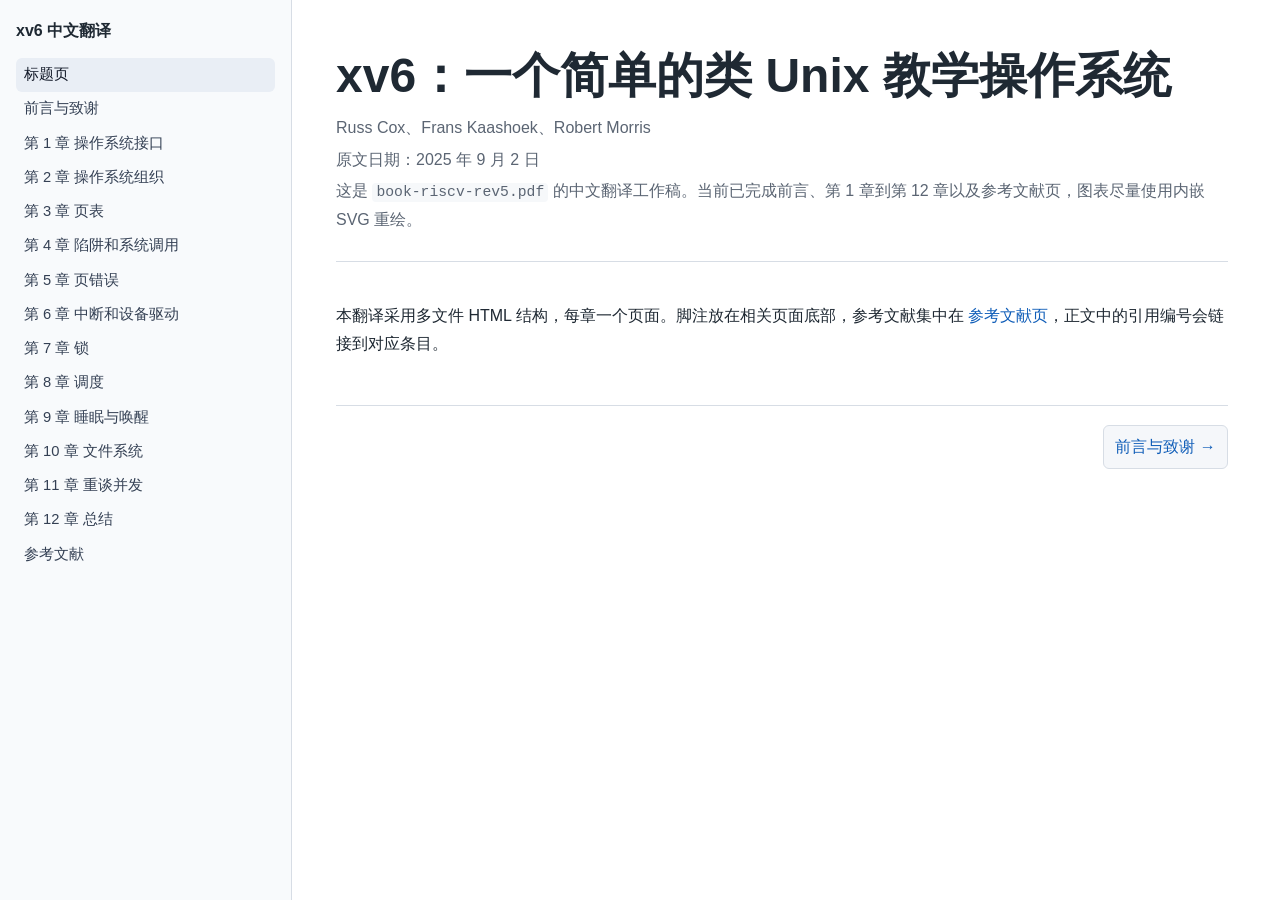
==== index.html @ 945cc887 "first commit" ====
<!doctype html>
<html lang="zh-CN">
<head>
  <meta charset="utf-8">
  <meta name="viewport" content="width=device-width, initial-scale=1">
  <title>xv6：一个简单的类 Unix 教学操作系统</title>
  <link rel="stylesheet" href="assets/style.css">
</head>
<body>
  <div class="layout">
    <aside class="sidebar">
      <h2>xv6 中文翻译</h2>
      <nav aria-label="章节导航">
        <a class="active" href="index.html">标题页</a>
        <a href="foreword.html">前言与致谢</a>
        <a href="chapter-01.html">第 1 章 操作系统接口</a>
        <a href="chapter-02.html">第 2 章 操作系统组织</a>
        <a href="chapter-03.html">第 3 章 页表</a>
        <a href="chapter-04.html">第 4 章 陷阱和系统调用</a>
        <a href="chapter-05.html">第 5 章 页错误</a>
        <a href="chapter-06.html">第 6 章 中断和设备驱动</a>
        <a href="chapter-07.html">第 7 章 锁</a>
        <a href="chapter-08.html">第 8 章 调度</a>
        <a href="chapter-09.html">第 9 章 睡眠与唤醒</a>
        <a href="chapter-10.html">第 10 章 文件系统</a>
        <a href="chapter-11.html">第 11 章 重谈并发</a>
        <a href="chapter-12.html">第 12 章 总结</a>
        <a href="references.html">参考文献</a>
      </nav>
    </aside>
    <main>
      <header class="book-title">
        <h1>xv6：一个简单的类 Unix 教学操作系统</h1>
        <p>Russ Cox、Frans Kaashoek、Robert Morris</p>
        <p>原文日期：2025 年 9 月 2 日</p>
        <p class="lead">这是 <code>book-riscv-rev5.pdf</code> 的中文翻译工作稿。当前已完成前言、第 1 章到第 12 章以及参考文献页，图表尽量使用内嵌 SVG 重绘。</p>
      </header>
      <p>本翻译采用多文件 HTML 结构，每章一个页面。脚注放在相关页面底部，参考文献集中在 <a href="references.html">参考文献页</a>，正文中的引用编号会链接到对应条目。</p>
      <div class="pager">
        <span></span>
        <a href="foreword.html">前言与致谢 →</a>
      </div>
    </main>
  </div>
</body>
</html>
---- assets/style.css ----
:root {
  --bg: #fff;
  --text: #1f2933;
  --muted: #5b6573;
  --line: #d7dde5;
  --soft: #f5f7fa;
  --accent: #b91c1c;
  --code-bg: #f6f8fa;
  --sidebar: #f8fafc;
  --sidebar-width: 292px;
}

* { box-sizing: border-box; }
html { scroll-behavior: smooth; }
body {
  margin: 0;
  color: var(--text);
  background: var(--bg);
  font: 16px/1.72 -apple-system, BlinkMacSystemFont, "Segoe UI", "Noto Sans SC", "PingFang SC", "Microsoft YaHei", Arial, sans-serif;
}
a { color: #0f5db8; text-decoration: none; }
a:hover { text-decoration: underline; }
.layout { display: grid; grid-template-columns: var(--sidebar-width) minmax(0, 1fr); min-height: 100vh; }
.sidebar {
  position: sticky;
  top: 0;
  height: 100vh;
  overflow: auto;
  padding: 1.25rem 1rem;
  border-right: 1px solid var(--line);
  background: var(--sidebar);
}
.sidebar h2 {
  margin: 0 0 1rem;
  font-size: 1rem;
  line-height: 1.35;
}
.sidebar nav a {
  display: block;
  padding: 0.28rem 0.5rem;
  border-radius: 6px;
  color: #344054;
  font-size: 0.92rem;
}
.sidebar nav a:hover,
.sidebar nav a.active {
  background: #e9eef5;
  color: #111827;
  text-decoration: none;
}
.sidebar .sub { margin-left: 0.75rem; }
main {
  width: min(100%, 980px);
  padding: 3rem 2.75rem 5rem;
}
header.book-title {
  margin-bottom: 2.5rem;
  padding-bottom: 1.5rem;
  border-bottom: 1px solid var(--line);
}
header.book-title h1 {
  margin: 0 0 0.6rem;
  font-size: clamp(2rem, 4vw, 3rem);
  line-height: 1.18;
  letter-spacing: 0;
}
header.book-title p { margin: 0.25rem 0; color: var(--muted); }
h1.page-title {
  margin: 0 0 1.5rem;
  padding-bottom: 1rem;
  border-bottom: 1px solid var(--line);
  font-size: 2.4rem;
  line-height: 1.2;
}
h2.chapter {
  margin-top: 3.2rem;
  padding-top: 1rem;
  border-top: 1px solid var(--line);
  font-size: 2rem;
  line-height: 1.28;
}
h3 {
  margin-top: 2.4rem;
  font-size: 1.45rem;
  line-height: 1.35;
}
p { margin: 0.9rem 0; }
.lead { color: var(--muted); }
code {
  padding: 0.08rem 0.25rem;
  border-radius: 4px;
  background: var(--code-bg);
  font-family: "SFMono-Regular", Consolas, "Liberation Mono", Menlo, monospace;
  font-size: 0.92em;
}
pre {
  overflow: auto;
  padding: 1rem 1.1rem;
  border: 1px solid var(--line);
  border-radius: 8px;
  background: var(--code-bg);
  line-height: 1.5;
}
pre code { padding: 0; background: transparent; font-size: 0.92rem; }
figure {
  margin: 2rem 0;
  text-align: center;
}
figcaption {
  margin-top: 0.75rem;
  color: #111827;
  font-size: 0.98rem;
}
.svg-wrap {
  display: block;
  max-width: 100%;
  height: auto;
  margin: 0 auto;
}
.footnotes {
  margin-top: 3rem;
  padding-top: 1rem;
  border-top: 1px solid var(--line);
  color: #364152;
  font-size: 0.95rem;
}
.footnotes h2,
.footnotes h3 { margin-top: 0; font-size: 1.2rem; }
.placeholder {
  margin: 1.2rem 0;
  padding: 1rem 1.1rem;
  border-left: 4px solid var(--accent);
  background: #fff7f7;
  color: #4b1d1d;
}
.source-ref { white-space: nowrap; }
.cite { white-space: nowrap; }
.pager {
  display: flex;
  justify-content: space-between;
  gap: 1rem;
  margin-top: 3rem;
  padding-top: 1.2rem;
  border-top: 1px solid var(--line);
}
.pager a {
  display: inline-flex;
  padding: 0.45rem 0.7rem;
  border: 1px solid var(--line);
  border-radius: 6px;
  background: var(--soft);
}
.refs li { margin: 0.75rem 0; }
@media (max-width: 840px) {
  .layout { display: block; }
  .sidebar {
    position: static;
    height: auto;
    border-right: 0;
    border-bottom: 1px solid var(--line);
  }
  main { padding: 2rem 1.1rem 4rem; }
}
@media print {
  .layout { display: block; }
  .sidebar { display: none; }
  main { width: auto; padding: 0; }
  a { color: inherit; text-decoration: none; }
}
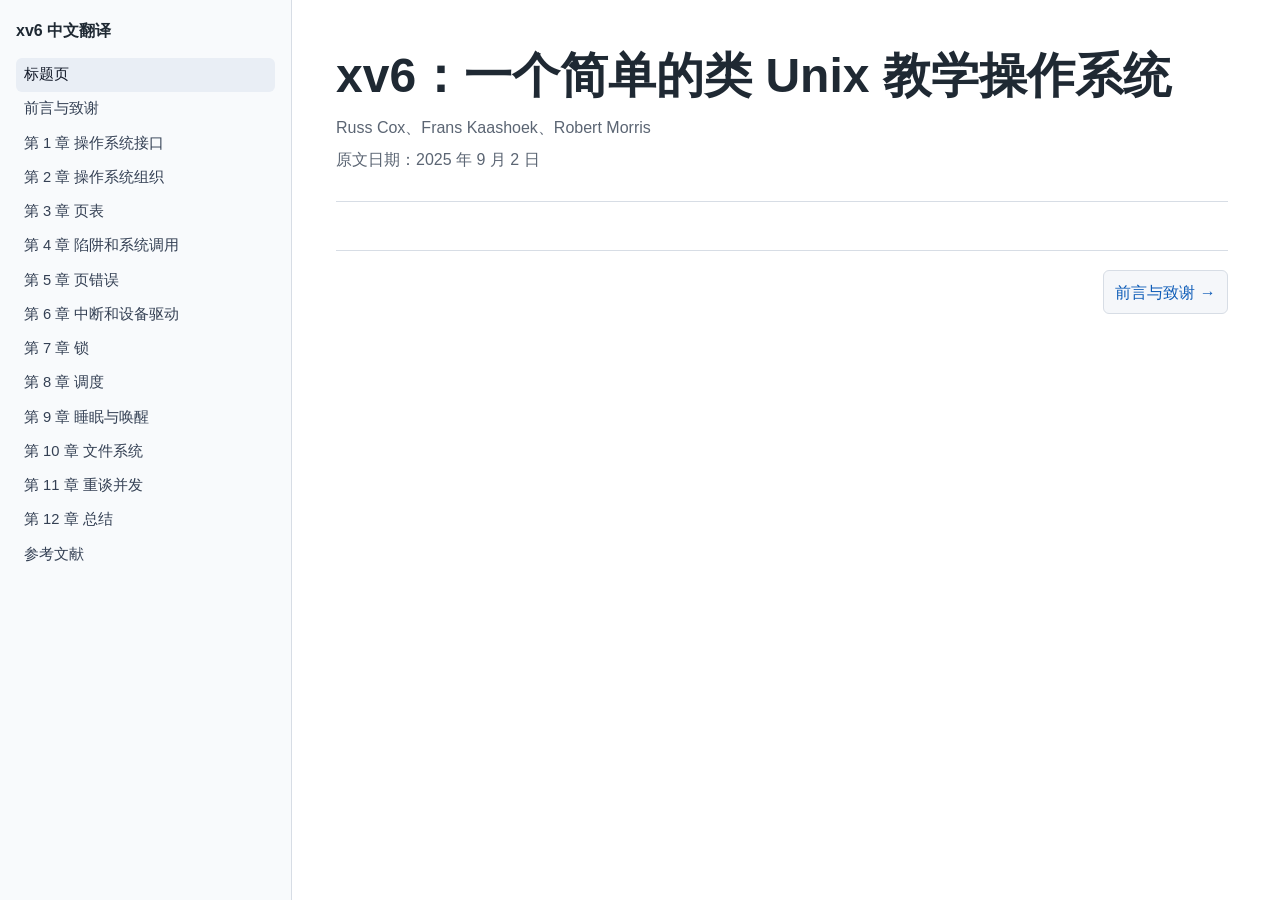
==== commit 519547a4: "fix" ====
--- a/index.html
+++ b/index.html
@@ -33,9 +33,7 @@
         <h1>xv6：一个简单的类 Unix 教学操作系统</h1>
         <p>Russ Cox、Frans Kaashoek、Robert Morris</p>
         <p>原文日期：2025 年 9 月 2 日</p>
-        <p class="lead">这是 <code>book-riscv-rev5.pdf</code> 的中文翻译工作稿。当前已完成前言、第 1 章到第 12 章以及参考文献页，图表尽量使用内嵌 SVG 重绘。</p>
       </header>
-      <p>本翻译采用多文件 HTML 结构，每章一个页面。脚注放在相关页面底部，参考文献集中在 <a href="references.html">参考文献页</a>，正文中的引用编号会链接到对应条目。</p>
       <div class="pager">
         <span></span>
         <a href="foreword.html">前言与致谢 →</a>
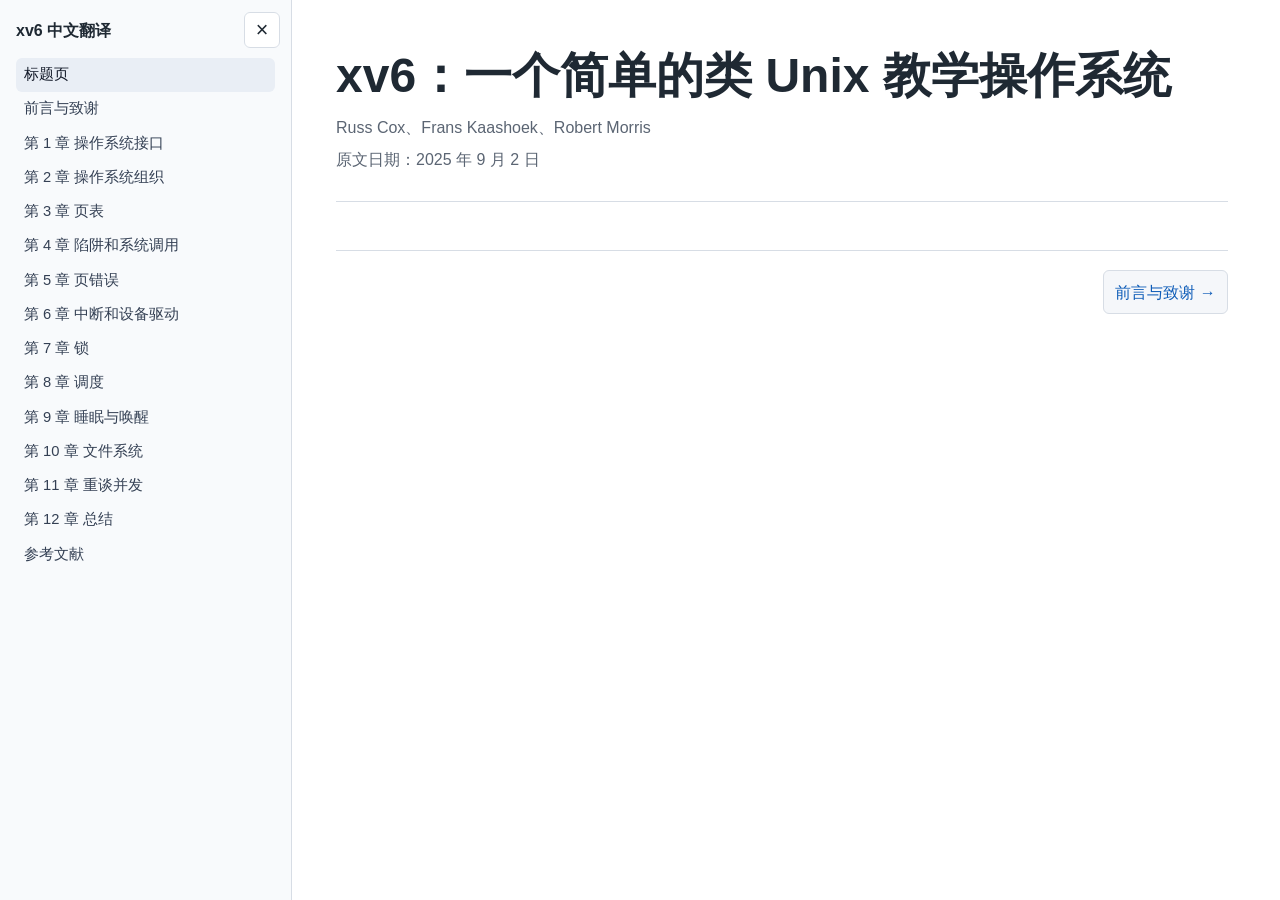
==== commit 3f5e39fc: "feat: add collapsible sidebar" ====
--- a/index.html
+++ b/index.html
@@ -5,6 +5,7 @@
   <meta name="viewport" content="width=device-width, initial-scale=1">
   <title>xv6：一个简单的类 Unix 教学操作系统</title>
   <link rel="stylesheet" href="assets/style.css">
+  <script src="assets/sidebar.js" defer></script>
 </head>
 <body>
   <div class="layout">
--- a/assets/style.css
+++ b/assets/style.css
@@ -21,6 +21,7 @@
 a { color: #0f5db8; text-decoration: none; }
 a:hover { text-decoration: underline; }
 .layout { display: grid; grid-template-columns: var(--sidebar-width) minmax(0, 1fr); min-height: 100vh; }
+.sidebar-enhanced .layout { transition: grid-template-columns 180ms ease; }
 .sidebar {
   position: sticky;
   top: 0;
@@ -29,12 +30,40 @@
   padding: 1.25rem 1rem;
   border-right: 1px solid var(--line);
   background: var(--sidebar);
-}
+  transition: transform 180ms ease;
+}
+.sidebar-enhanced.sidebar-collapsed .layout { grid-template-columns: 0 minmax(0, 1fr); }
+.sidebar-enhanced.sidebar-collapsed .sidebar { transform: translateX(-100%); }
 .sidebar h2 {
   margin: 0 0 1rem;
   font-size: 1rem;
   line-height: 1.35;
 }
+.sidebar-enhanced .sidebar h2 { padding-right: 2.75rem; }
+.sidebar-toggle {
+  position: fixed;
+  z-index: 30;
+  top: 0.75rem;
+  left: calc(var(--sidebar-width) - 3rem);
+  display: inline-grid;
+  width: 2.25rem;
+  height: 2.25rem;
+  padding: 0;
+  place-items: center;
+  border: 1px solid var(--line);
+  border-radius: 6px;
+  color: var(--text);
+  background: var(--bg);
+  font: inherit;
+  font-size: 1.35rem;
+  line-height: 1;
+  cursor: pointer;
+  transition: left 180ms ease, background-color 120ms ease;
+}
+.sidebar-toggle:hover { background: var(--soft); }
+.sidebar-toggle:focus-visible { outline: 3px solid rgba(15, 93, 184, 0.35); outline-offset: 2px; }
+.sidebar-collapsed .sidebar-toggle { left: 0.75rem; }
+.sidebar-overlay { display: none; }
 .sidebar nav a {
   display: block;
   padding: 0.28rem 0.5rem;
@@ -159,11 +188,43 @@
     border-right: 0;
     border-bottom: 1px solid var(--line);
   }
-  main { padding: 2rem 1.1rem 4rem; }
+  .sidebar-enhanced .sidebar {
+    position: fixed;
+    z-index: 20;
+    top: 0;
+    left: 0;
+    width: min(85vw, var(--sidebar-width));
+    height: 100vh;
+    height: 100dvh;
+    transform: translateX(-100%);
+    border-right: 1px solid var(--line);
+    border-bottom: 0;
+  }
+  .sidebar-enhanced.sidebar-open .sidebar { transform: translateX(0); }
+  .sidebar-enhanced .sidebar h2 { padding-right: 0; padding-left: 2.75rem; }
+  .sidebar-enhanced .sidebar-toggle,
+  .sidebar-enhanced.sidebar-collapsed .sidebar-toggle { left: 0.75rem; }
+  .sidebar-enhanced .sidebar-overlay {
+    position: fixed;
+    z-index: 10;
+    inset: 0;
+    display: block;
+    border: 0;
+    visibility: hidden;
+    background: rgba(17, 24, 39, 0.42);
+    opacity: 0;
+    cursor: pointer;
+    transition: visibility 180ms, opacity 180ms ease;
+  }
+  .sidebar-enhanced.sidebar-open .sidebar-overlay { visibility: visible; opacity: 1; }
+  .sidebar-enhanced.sidebar-open { overflow: hidden; }
+  main { padding: 4rem 1.1rem 4rem; }
 }
 @media print {
   .layout { display: block; }
   .sidebar { display: none; }
+  .sidebar-toggle,
+  .sidebar-overlay { display: none !important; }
   main { width: auto; padding: 0; }
   a { color: inherit; text-decoration: none; }
 }
